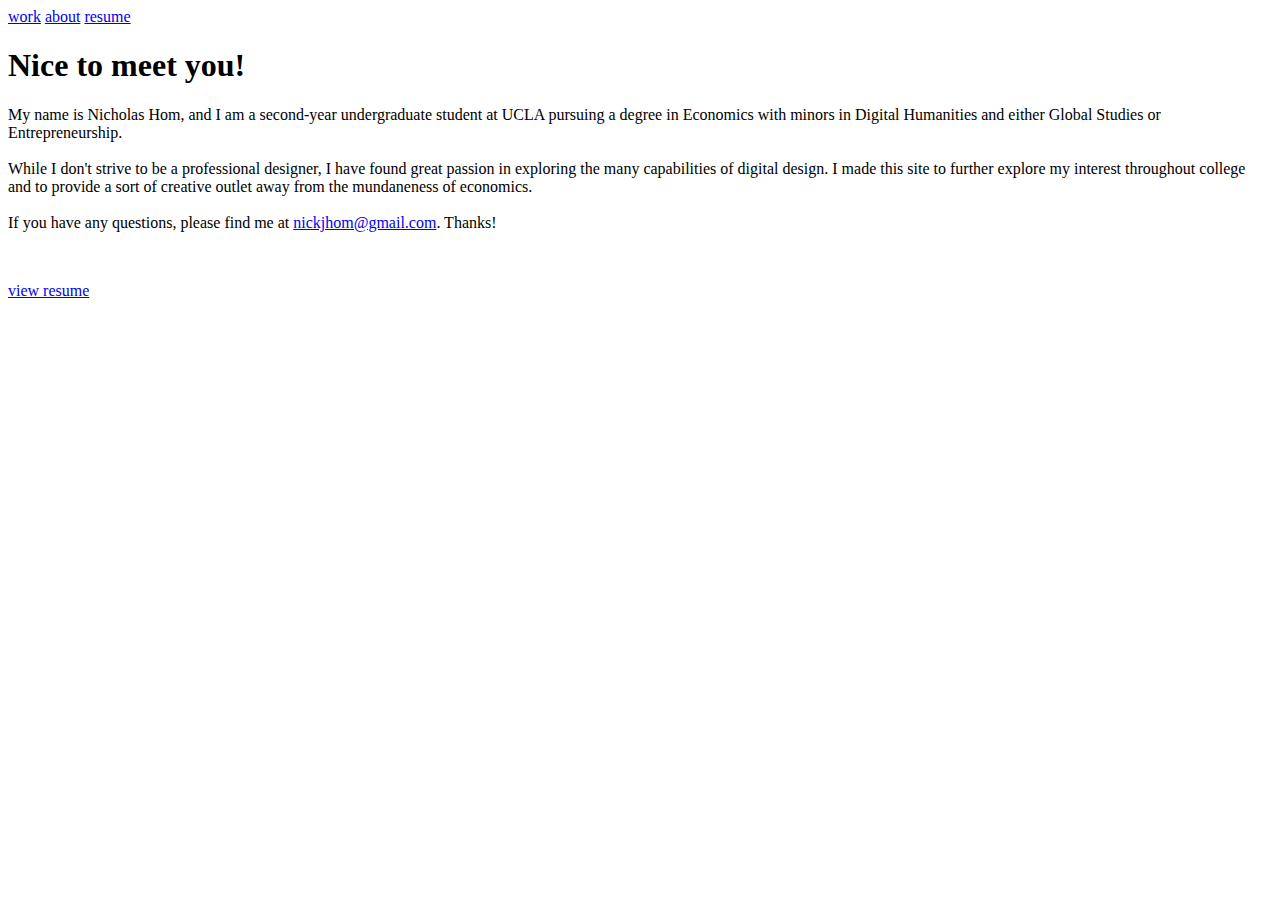
==== about.html @ 771522c8 "Update about.html" ====
<html lang="en">
<head>
  <meta charset="utf-8">
  <title>the creative outlet</title>
  <meta name="description" content="the creative outlet">
  <meta name="author" content="Nicholas Hom">
  <meta name="viewport" content="width=device-width, initial-scale=1">
    <link rel="shortcut icon" href="img/favicon.ico">
  <link href="css/about.css" type='text/css' rel="stylesheet">
  <link href="https://fonts.googleapis.com/css?family=Open+Sans:300,400,600&display=swap" rel="stylesheet">
  <link href="https://fonts.googleapis.com/css?family=Ubuntu+Mono:400,700&display=swap" rel="stylesheet">

</head>

<body>
  <div class="navbar">
    <div class="nav_container">
      <a href="index.html">work</a>
      <a href="about.html">about</a>
      <a href="Resume.pdf">resume</a>
    </div>
  </div>
  <div class="maincontent">
    <div class="imgbox">
      <img src="img/Nick.jpg" alt="" class="profimg">
    </div>
    <span class="blueline"></span>
    <div class="textcontent">
      <h1>Nice to meet you!</h1>
      <p>My name is Nicholas Hom, and I am a second-year undergraduate student at UCLA pursuing a degree in Economics with minors in Digital Humanities and either Global Studies or Entrepreneurship.<br><br>  While I don't strive to be a professional designer, I have found great passion in exploring the many capabilities of digital design. I made this site to further explore my interest throughout college and to provide a sort of creative outlet away from the mundaneness of economics.<br><br>  If you have any questions, please find me at <a href="mailto:nickjhom@gmail.com">nickjhom@gmail.com</a>. Thanks!</p>
      <br>
      <div class="linkbox">
        <a href="Resume.pdf"><p>view resume</p></a>
      </div>
    </div>
  </div>

</body>
</html>
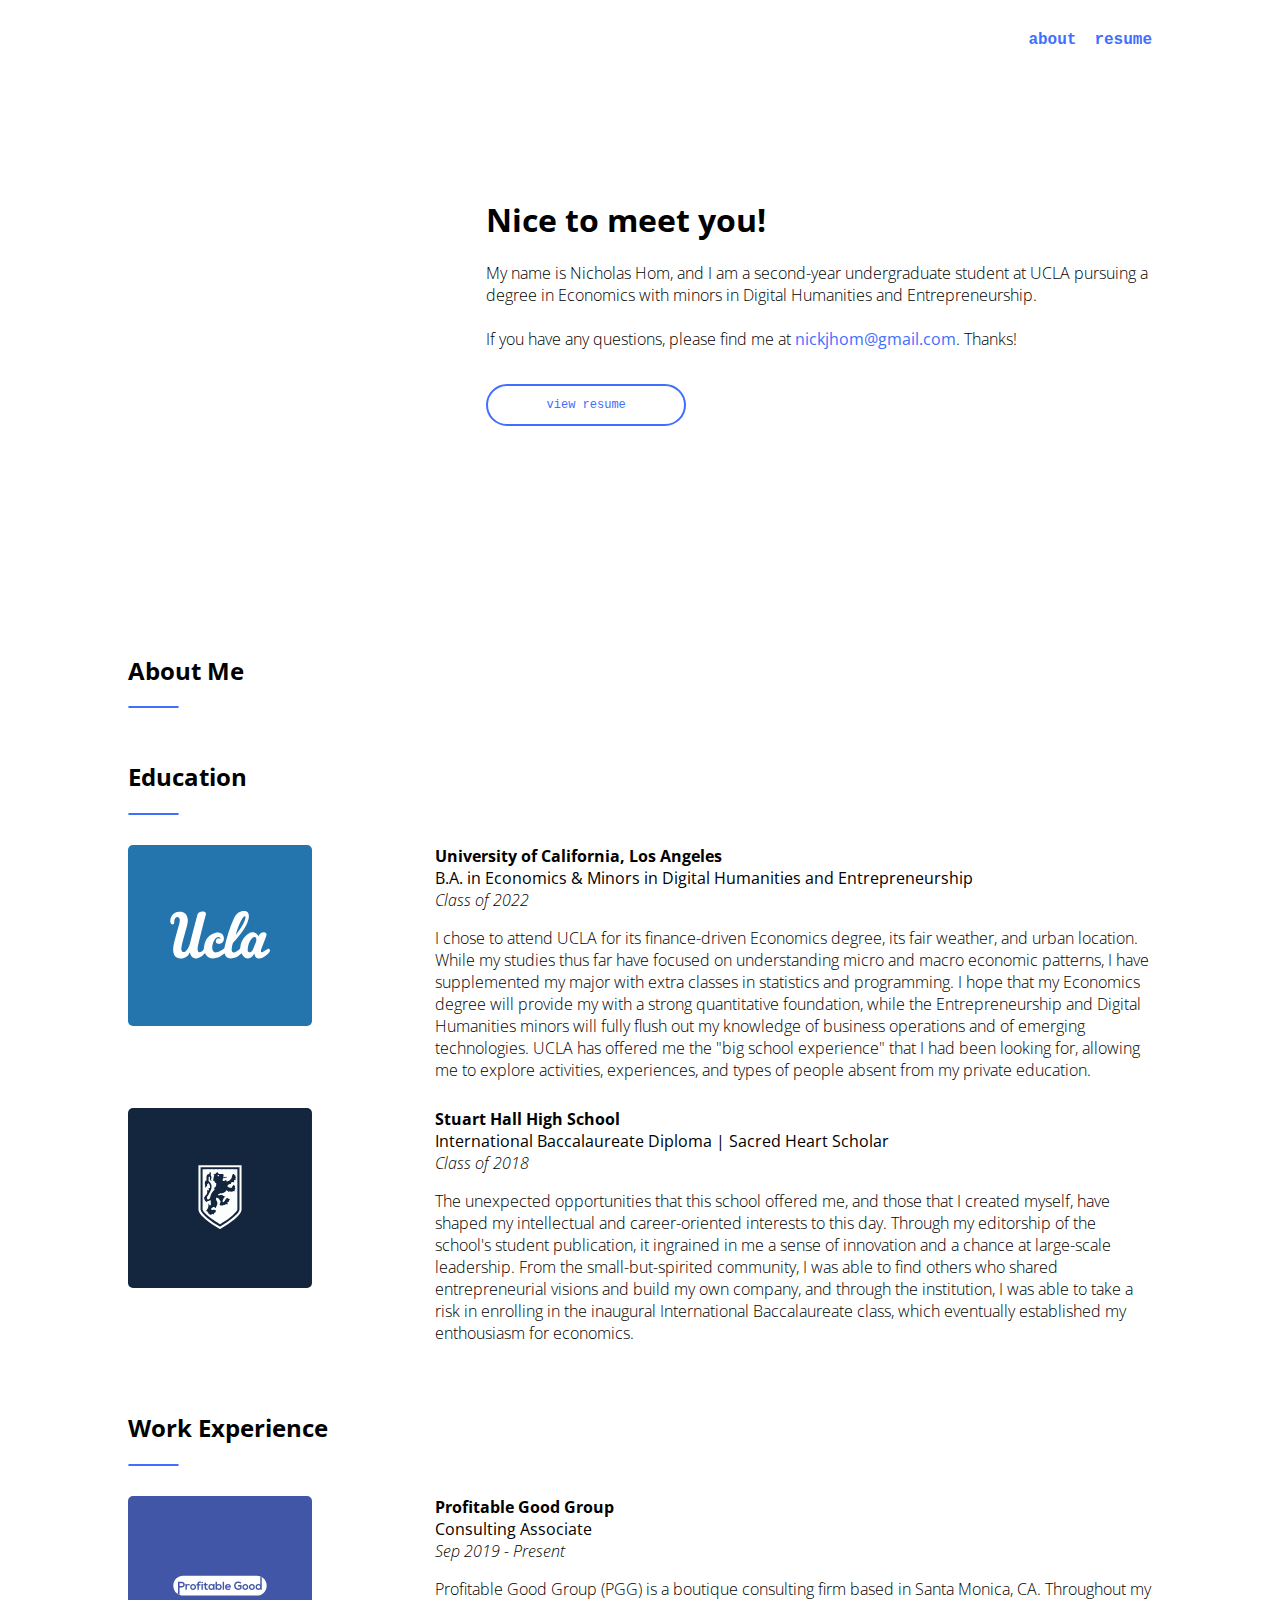
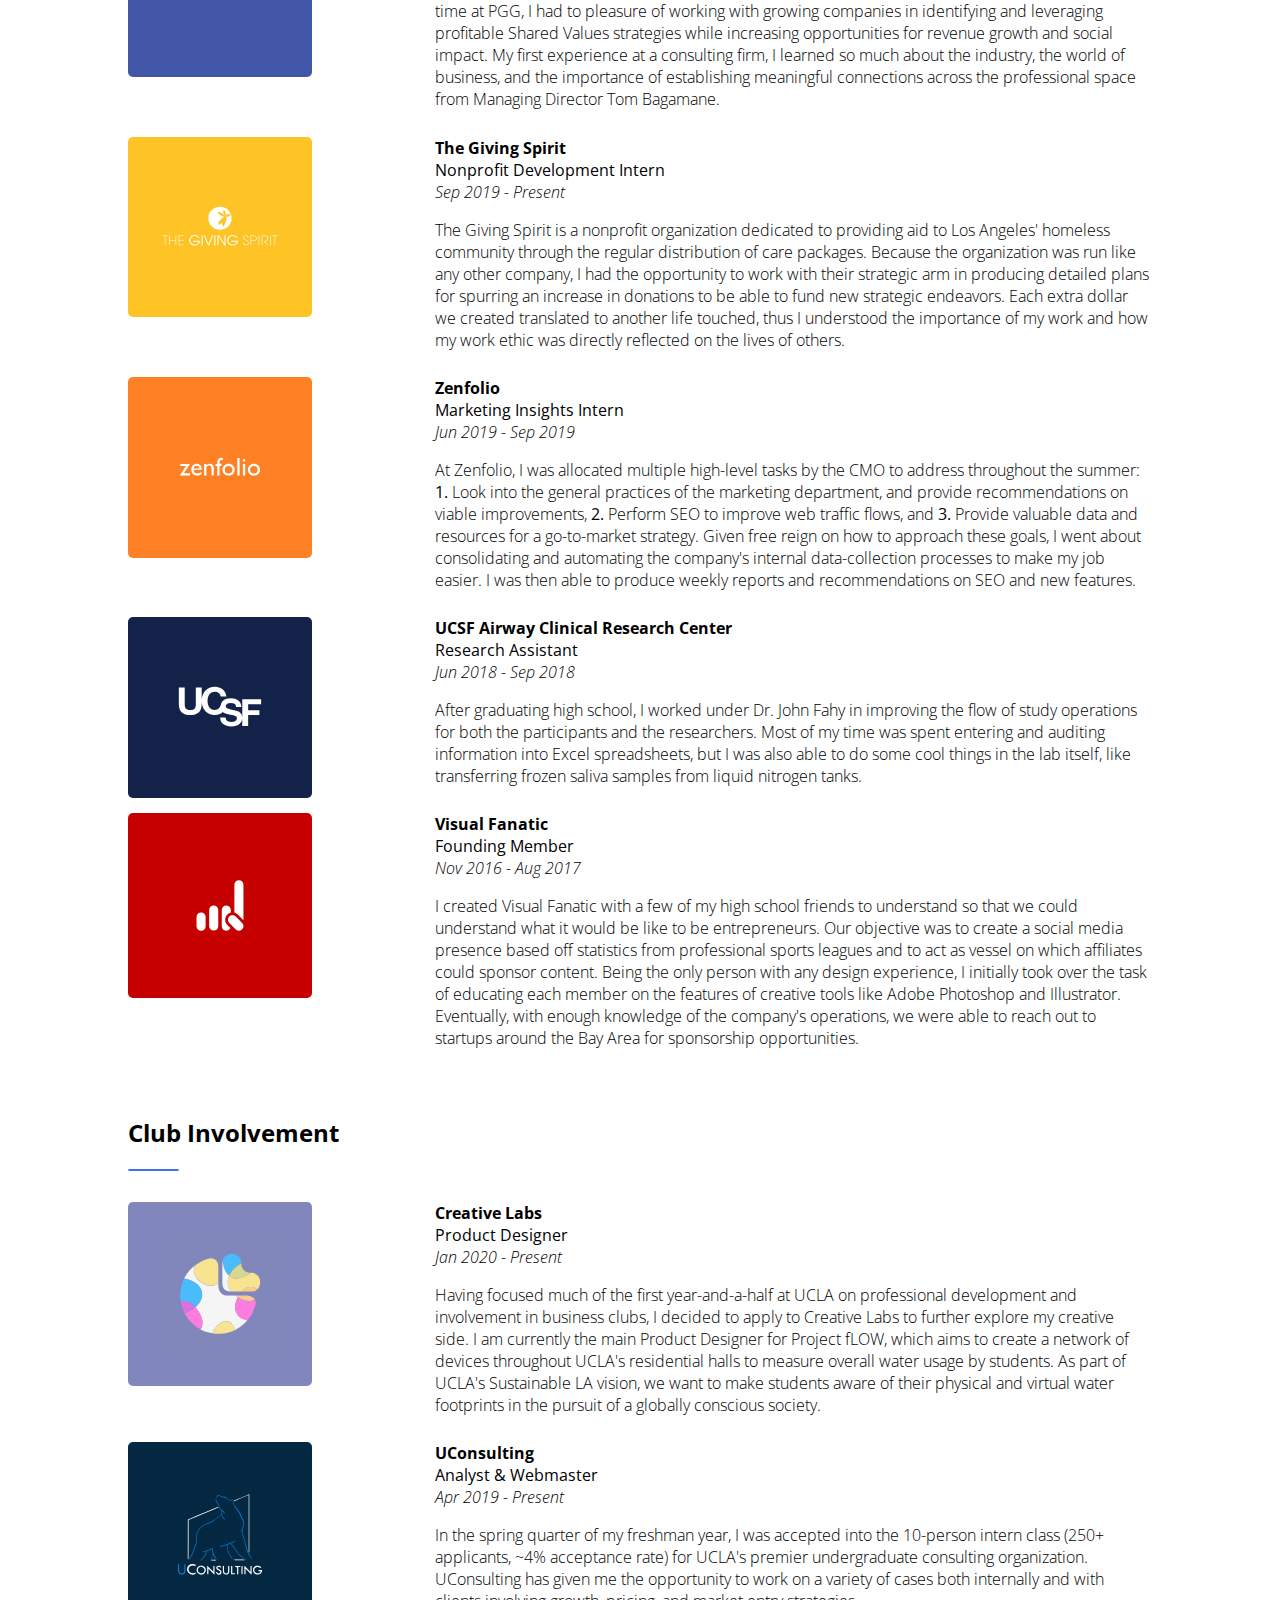
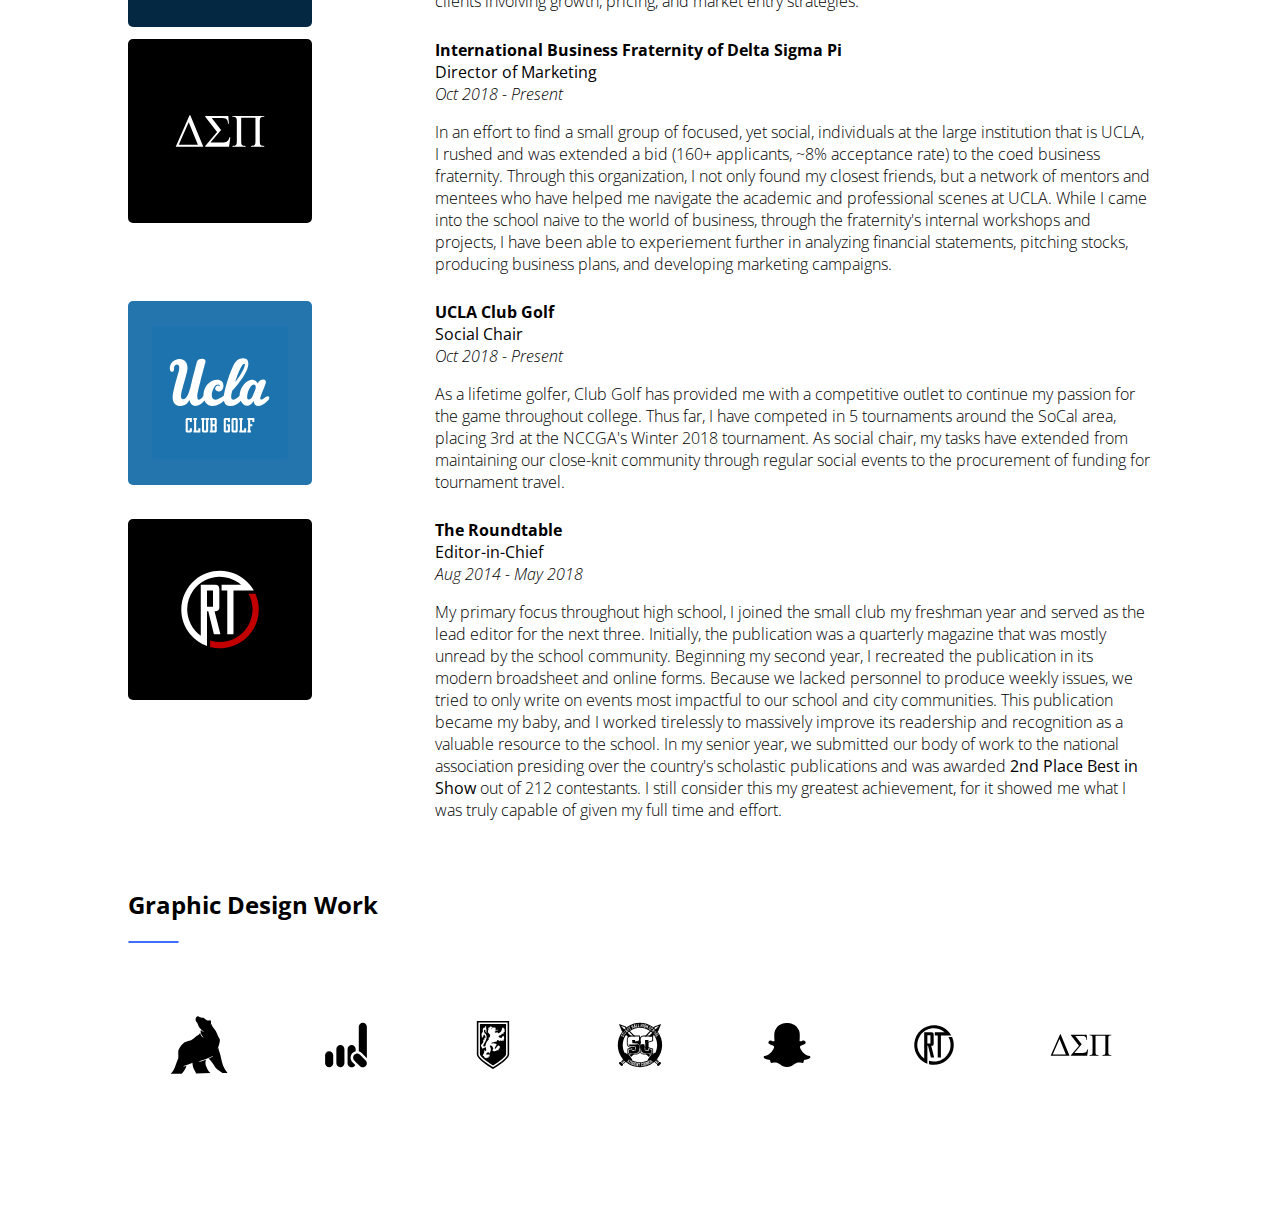
==== commit 59e58d26: "Updates" ====
--- a/about.html
+++ b/about.html
@@ -15,7 +15,6 @@
 <body>
   <div class="navbar">
     <div class="nav_container">
-      <a href="index.html">work</a>
       <a href="about.html">about</a>
       <a href="Resume.pdf">resume</a>
     </div>
@@ -27,13 +26,256 @@
     <span class="blueline"></span>
     <div class="textcontent">
       <h1>Nice to meet you!</h1>
-      <p>My name is Nicholas Hom, and I am a second-year undergraduate student at UCLA pursuing a degree in Economics with minors in Digital Humanities and either Global Studies or Entrepreneurship.<br><br>  While I don't strive to be a professional designer, I have found great passion in exploring the many capabilities of digital design. I made this site to further explore my interest throughout college and to provide a sort of creative outlet away from the mundaneness of economics.<br><br>  If you have any questions, please find me at <a href="mailto:nickjhom@gmail.com">nickjhom@gmail.com</a>. Thanks!</p>
+      <p>My name is Nicholas Hom, and I am a second-year undergraduate student at UCLA pursuing a degree in Economics with minors in Digital Humanities and Entrepreneurship.<br><br>If you have any questions, please find me at <a href="mailto:nickjhom@gmail.com">nickjhom@gmail.com</a>. Thanks!</p>
       <br>
       <div class="linkbox">
         <a href="Resume.pdf"><p>view resume</p></a>
       </div>
     </div>
   </div>
-
+  <div class="sectionhead">
+    <h2>About Me</h2>
+    <hr>
+  </div>
+  <div class="sectionhead">
+    <h2>Education</h2>
+    <hr>
+  </div>
+  <div class="container">
+    <div class="tablerow">
+      <div class="leftbox" id="ucla">
+        <img src="img/ucla.svg" alt="">
+      </div>
+      <div class="rightbox">
+        <h3>University of California, Los Angeles<div class="title">B.A. in Economics & Minors in Digital Humanities and Entrepreneurship</div><div class="date">Class of 2022</div></h3>
+
+        <p>I chose to attend UCLA for its finance-driven Economics degree, its fair weather, and urban location. While my studies thus far have focused on understanding micro and macro economic patterns, I have supplemented my major with extra classes in statistics and programming. I hope that my Economics degree will provide my with a strong quantitative foundation, while the Entrepreneurship and Digital Humanities minors will fully flush out my knowledge of business operations and of emerging technologies. UCLA has offered me the "big school experience" that I had been looking for, allowing me to explore activities, experiences, and types of people absent from my private education.</p>
+      </div>
+    </div>
+    <div class="tablerow">
+      <div class="leftbox">
+        <img src="img/shhsbanner.svg" alt="">
+      </div>
+      <div class="rightbox">
+        <h3>Stuart Hall High School<div class="title">International Baccalaureate Diploma  |  Sacred Heart Scholar</div><div class="date">Class of 2018</div></h3>
+        <p>The unexpected opportunities that this school offered me, and those that I created myself, have shaped my intellectual and career-oriented interests to this day. Through my editorship of the school's student publication, it ingrained in me a sense of innovation and a chance at large-scale leadership. From the small-but-spirited community, I was able to find others who shared entrepreneurial visions and build my own company, and through the institution, I was able to take a risk in enrolling in the inaugural International Baccalaureate class, which eventually established my enthousiasm for economics.</p>
+      </div>
+    </div>
+  </div>
+  <div class="sectionhead">
+    <h2>Work Experience</h2>
+    <hr>
+  </div>
+    <div class="container">
+      <div class="tablerow">
+        <div class="leftbox">
+        <img src="img/pgg.svg" alt="">
+        </div>
+        <div class="rightbox">
+          <h3>Profitable Good Group<div class="title">Consulting Associate</div><div class="date">Sep 2019 - Present</div></h3>
+          <p>Profitable Good Group (PGG) is a boutique consulting firm based in Santa Monica, CA. Throughout my time at PGG, I had to pleasure of working with growing companies in identifying and leveraging profitable Shared Values strategies while increasing opportunities for revenue growth and social impact. My first experience at a consulting firm, I learned so much about the industry, the world of business, and the importance of establishing meaningful connections across the professional space from Managing Director Tom Bagamane.</p>
+        </div>
+      </div>
+      <div class="tablerow">
+        <div class="leftbox">
+          <img src="img/tgs.svg" alt="">
+        </div>
+        <div class="rightbox">
+          <h3>The Giving Spirit<div class="title">Nonprofit Development Intern</div><div class="date">Sep 2019 - Present</div></h3>
+          <p>The Giving Spirit is a nonprofit organization dedicated to providing aid to Los Angeles' homeless community through the regular distribution of care packages. Because the organization was run like any other company, I had the opportunity to work with their strategic arm in producing detailed plans for spurring an increase in donations to be able to fund new strategic endeavors. Each extra dollar we created translated to another life touched, thus I understood the importance of my work and how my work ethic was directly reflected on the lives of others. </p>
+        </div>
+      </div>
+      <div class="tablerow">
+        <div class="leftbox">
+          <img src="img/zf.svg" alt="">
+        </div>
+        <div class="rightbox">
+          <h3>Zenfolio<div class="title">Marketing Insights Intern</div><div class="date">Jun 2019 - Sep 2019</div></h3>
+          <p>At Zenfolio, I was allocated multiple high-level tasks by the CMO to address throughout the summer: <b>1.</b> Look into the general practices of the marketing department, and provide recommendations on viable improvements, <b>2. </b> Perform SEO to improve web traffic flows, and <b>3. </b>Provide valuable data and resources for a go-to-market strategy. Given free reign on how to approach these goals, I went about consolidating and automating the company's internal data-collection processes to make my job easier. I was then able to produce weekly reports and recommendations on SEO and new features.</p>
+        </div>
+      </div>
+      <div class="tablerow">
+        <div class="leftbox">
+          <img src="img/ucsf.svg" alt="">
+        </div>
+        <div class="rightbox">
+          <h3>UCSF Airway Clinical Research Center<div class="title">Research Assistant</div><div class="date">Jun 2018 - Sep 2018</div></h3>
+          <p>After graduating high school, I worked under Dr. John Fahy in improving the flow of study operations for both the participants and the researchers. Most of my time was spent entering and auditing information into Excel spreadsheets, but I was also able to do some cool things in the lab itself, like transferring frozen saliva samples from liquid nitrogen tanks.</p>
+        </div>
+      </div>
+      <div class="tablerow">
+        <div class="leftbox">
+          <img src="img/vfbanner.svg" alt="">
+        </div>
+        <div class="rightbox">
+          <h3>Visual Fanatic<div class="title">Founding Member</div><div class="date">Nov 2016 - Aug 2017</div></h3>
+          <p>I created Visual Fanatic with a few of my high school friends to understand so that we could understand what it would be like to be entrepreneurs. Our objective was to create a social media presence based off statistics from professional sports leagues and to act as vessel on which affiliates could sponsor content. Being the only person with any design experience, I initially took over the task of educating each member on the features of creative tools like Adobe Photoshop and Illustrator. Eventually, with enough knowledge of the company's operations, we were able to reach out to startups around the Bay Area for sponsorship opportunities.</p>
+        </div>
+      </div>
+    </div>
+  <div class="sectionhead">
+    <h2>Club Involvement</h2>
+    <hr>
+  </div>
+  <div class="container">
+    <div class="tablerow">
+      <div class="leftbox">
+          <img src="img/cl.svg" alt="">
+      </div>
+      <div class="rightbox">
+          <h3>Creative Labs<div class="title">Product Designer</div><div class="date">Jan 2020 - Present</div></h3>
+        <p>Having focused much of the first year-and-a-half at UCLA on professional development and involvement in business clubs, I decided to apply to Creative Labs to further explore my creative side. I am currently the main Product Designer for Project fLOW, which aims to create a network of devices throughout UCLA's residential halls to measure overall water usage by students. As part of UCLA's Sustainable LA vision, we want to make students aware of their physical and virtual water footprints in the pursuit of a globally conscious society.</p>
+      </div>
+    </div>
+    <div class="tablerow">
+      <div class="leftbox">
+          <img src="img/ucbanner.svg" alt="">
+      </div>
+      <div class="rightbox">
+          <h3>UConsulting<div class="title">Analyst & Webmaster</div><div class="date">Apr 2019 - Present</div></h3>
+        <p>In the spring quarter of my freshman year, I was accepted into the 10-person intern class (250+ applicants, ~4% acceptance rate) for UCLA's premier undergraduate consulting organization. UConsulting has given me the opportunity to work on a variety of cases both internally and with clients involving growth, pricing, and market entry strategies.</p>
+      </div>
+    </div>
+    <div class="tablerow">
+      <div class="leftbox">
+          <img src="img/dspbanner.svg" alt="">
+      </div>
+      <div class="rightbox">
+          <h3>International Business Fraternity of Delta Sigma Pi<div class="title">Director of Marketing</div><div class="date">Oct 2018 - Present</div></h3>
+        <p>In an effort to find a small group of focused, yet social, individuals at the large institution that is UCLA, I rushed and was extended a bid (160+ applicants, ~8% acceptance rate) to the coed business fraternity. Through this organization, I not only found my closest friends, but a network of mentors and mentees who have helped me navigate the academic and professional scenes at UCLA. While I came into the school naive to the world of business, through the fraternity's internal workshops and projects, I have been able to experiement further in analyzing financial statements, pitching stocks, producing business plans, and developing marketing campaigns.</p>
+      </div>
+    </div>
+    <div class="tablerow">
+      <div class="leftbox">
+          <img src="img/cg.svg" alt="">
+      </div>
+      <div class="rightbox">
+          <h3>UCLA Club Golf<div class="title">Social Chair</div><div class="date">Oct 2018 - Present</div></h3>
+        <p>As a lifetime golfer, Club Golf has provided me with a competitive outlet to continue my passion for the game throughout college. Thus far, I have competed in 5 tournaments around the SoCal area, placing 3rd at the NCCGA's Winter 2018 tournament. As social chair, my tasks have extended from maintaining our close-knit community through regular social events to the procurement of funding for tournament travel.</p>
+      </div>
+    </div>
+    <div class="tablerow">
+      <div class="leftbox">
+          <img src="img/rtbanner.svg" alt="">
+      </div>
+      <div class="rightbox">
+          <h3>The Roundtable<div class="title">Editor-in-Chief</div><div class="date">Aug 2014 - May 2018</div></h3>
+        <p>My primary focus throughout high school, I joined the small club my freshman year and served as the lead editor for the next three. Initially, the publication was a quarterly magazine that was mostly unread by the school community. Beginning my second year, I recreated the publication in its modern broadsheet and online forms. Because we lacked personnel to produce weekly issues, we tried to only write on events most impactful to our school and city communities. This publication became my baby, and I worked tirelessly to massively improve its readership and recognition as a valuable resource to the school. In my senior year, we submitted our body of work to the national association presiding over the country's scholastic publications and was awarded <b>2nd Place Best in Show</b> out of 212 contestants. I still consider this my greatest achievement, for it showed me what I was truly capable of given my full time and effort.</p>
+      </div>
+    </div>
+<!--  <div class="tablerow">
+      <div class="leftbox">
+          <img src="img/stucobanner.svg" alt="">
+      </div>
+      <div class="rightbox">
+          <h3>SHHS Student Council<div class="title">Director of Finance</div><div class="date">Aug 2014 - May 2018</div></h3>
+        <p>I chose to attend </p>
+      </div>
+    </div> -->
+  </div>
+  <div class="sectionhead">
+    <h2>Graphic Design Work</h2>
+    <hr>
+  </div>
+  <div class="tiles container">
+    <div class="tilecard" >
+      <div class="content">
+        <img src="img/uc.svg" alt="" class="tileimg">
+        <div class="infocard">
+          <div class="project">
+            UConsulting
+
+          </div>
+          <div class="linkbox">
+            <a href="https://uconsulting.club"><p>Go to site</p></a>
+          </div>
+        </div>
+      </div>
+    </div>
+    <div class="tilecard">
+      <div class="content">
+        <img src="img/vf.svg" alt="" class="tileimg">
+        <div class="infocard">
+          <div class="project">
+            Visual Fanatic
+
+          </div>
+          <div class="linkbox">
+            <a href="https://www.instagram.com/visual_fanatic/"><p>Go to Project</p></a>
+          </div>
+        </div>
+      </div>
+    </div>
+    <div class="tilecard" style="background-color: #fff">
+      <div class="content">
+        <img src="img/shhs.svg" alt="" class="tileimg">
+        <div class="infocard">
+          <div class="project">
+            Stuart Hall HS
+
+          </div>
+          <div class="linkbox">
+            <a href="ArtPortfolio.pdf"><p>Go to Project</p></a>
+          </div>
+        </div>
+      </div>
+    </div>
+    <div class="tilecard">
+      <div class="content">
+        <img src="img/stuco.svg" alt="" class="tileimg">
+        <div class="infocard">
+          <div class="project">
+            Student Council
+
+          </div>
+          <div class="linkbox">
+            <a href="shhs.pdf"><p>Go to Project</p></a>
+          </div>
+        </div>
+      </div>
+    </div>
+    <div class="tilecard">
+      <div class="content">
+        <img src="img/sc.svg" alt="" class="tileimg">
+        <div class="infocard">
+          <div class="project">
+            Snapchat
+
+          </div>
+          <div class="linkbox">
+            <a href="geos.pdf"><p>Go to Project</p></a>
+          </div>
+        </div>
+      </div>
+    </div>
+    <div class="tilecard">
+      <div class="content">
+        <img src="img/rt.svg" alt="" class="tileimg">
+        <div class="infocard">
+          <div class="project">
+            The Roundtable
+
+          </div>
+          <div class="linkbox">
+            <a href="https://issuu.com/shhs_roundtable"><p>Go to Project</p></a>
+          </div>
+        </div>
+      </div>
+    </div>
+    <div class="tilecard">
+      <div class="content">
+        <img src="img/dsp.svg" alt="" class="tileimg">
+        <div class="infocard">
+          <div class="project">
+            UCLA Delta Sigma Pi
+
+          </div>
+          <div class="linkbox">
+            <a href="dspflyers.pdf"><p>Go to Project</p></a>
+          </div>
+        </div>
+      </div>
+    </div>
+    </div>
 </body>
 </html>
--- a/css/about.css
+++ b/css/about.css
@@ -0,0 +1,418 @@
+* {
+  -webkit-box-sizing: border-box;
+  box-sizing: border-box;
+}
+
+body {
+  margin: 0 10vw;
+  padding: 0;
+}
+
+.navbar {
+  height: 80px;
+  width: 100%;
+  background-color: #fff;
+  top: 0;
+  left: 0;
+  position: fixed;
+  z-index: 1;
+}
+
+.nav_container {
+  position: absolute;
+  text-align: center;
+  width: 100%;
+  height: 80px;
+  margin: 30px 0;
+}
+
+.nav_container a {
+  font-family: 'Ubuntu Mono', monospace;
+  color: #406eff;
+  font-weight: 600;
+  text-decoration: none;
+  text-align: center;
+  margin-left: 14px;
+  transition-duration: .5s;
+}
+
+html {
+  scroll-behavior: smooth;
+}
+
+@media screen and (min-width: 480px) {
+  .nav_container {
+    text-align: right;
+    padding: 0 10%;
+  }
+}
+
+.nav_container a:hover {
+  color: #244189;
+}
+
+.maincontent{
+  top: 100px;
+  width: 100%;
+  align-items: center;
+}
+
+.imgbox {
+  width: 100%;
+  object-fit: contain;
+}
+.profimg {
+  max-width: 100%;
+  box-shadow: 0 0 15px -4px;
+}
+
+.blueline {
+  margin-top: 10%;
+  border-bottom: 500px solid #406eff;
+}
+
+h1, p {
+  font-family: 'Open Sans', sans-serif;
+  text-align: center;
+}
+
+.linkbox {
+  text-align: center;
+  background-color: #fff;
+  border-radius: 50px;
+  border: 3px solid #406eff;
+  color: #406eff;
+  margin-bottom: 10%;
+  font-weight: 600;
+  width: 60%;
+  margin: 0 auto 10% auto;
+  transition: all .2s ease-in-out;
+}
+
+.linkbox p {
+  font-family: 'Ubuntu Mono', monospace;
+}
+
+.linkbox a {
+  text-decoration: none;
+  color: #406eff;
+  transition: all .2s ease-in-out;
+  display: inline-block;
+  width: 100%;
+  border-radius: 50px;
+}
+
+.textcontent a {
+  color: #406eff;
+  font-weight: 400;
+  text-decoration: none;
+}
+
+.linkbox:hover {
+  background-color: #406eff;
+}
+
+.linkbox:hover a {
+  color: #fff;
+}
+
+
+@media only screen and (min-width: 768px) {
+  .maincontent {
+    top: 0;
+    display: flex;
+  }
+  .imgbox {
+    max-width: 30%;
+    height: auto;
+    display: inline-block;
+    margin-right: 5%;
+  }
+
+  .text-content {
+    display: flex;
+    position: absolute;
+    top: 50%;
+    transform: translate(0, -  50%);
+    align-items: left;
+  }
+  .textcontent p {
+    font-weight: 300;
+    text-align: left;
+  }
+  .textcontent h1 {
+    text-align: left;
+  }
+  .linkbox {
+    border-width: 2px;
+    margin: initial;
+    width: 30%;
+  }
+  .linkbox p {
+    text-align: center;
+  }
+}
+
+
+/* Tiles */
+
+h1, h2, p {
+  font-family: 'Open Sans', sans-serif;
+  text-align: center;
+}
+
+.tiles {
+  display: grid;
+  position: relative;
+  grid-template-columns: repeat(auto-fill, minmax(29%, 1fr));
+  grid-gap: 5px;
+  margin-bottom: 10vh;
+}
+
+.tilecard {
+  flex-grow: 1;
+  justify-content: space-between;
+  position: relative;
+  /*Img styles*/
+  display: flex;
+  justify-content: center;
+  align-items: center;
+  overflow: hidden;
+  transition: all .2s ease-in-out;
+}
+
+.tilecard::before {
+  content: '';
+  display: block;
+  padding-top: 100%;
+}
+
+.tilecard .content {
+  position: absolute;
+  height: 100%;
+  width: 100%;
+}
+
+.tilecard img {
+  margin: 0 auto;
+}
+
+.content {
+  display: flex;
+  align-items: center;
+  padding: 7%;
+}
+
+.content h2 {
+  text-align: left;
+  color: #fff;
+  line-height: 1.1em;
+  font-weight: 600;
+}
+.tilecard img {
+  flex-shrink: 0;
+  min-height: 100%;
+  max-width: 100%;
+}
+.tilecard:hover {
+  background-color: #fff;
+}
+
+.infocard {
+  opacity: 0;
+  position: absolute;
+  height: 100%;
+  padding: 5%;
+  width: 100%;
+  top: 0;
+  left: 0;
+  transition: all .2s ease-in-out;
+  text-align: center;
+  font-family: 'Open Sans', sans-serif;
+  font-weight: 300;
+  display: flex;
+  flex-direction: column;
+  justify-content: space-between;
+  background-color: #fff;
+}
+
+.long .infocard {
+  padding: 5%;
+}
+
+.big_square .infocard {
+  padding: 5%;
+}
+
+.project {
+  font-weight: 600;
+  font-size: 1em;
+}
+
+.tiles .linkbox {
+  text-align: center;
+  background-color: #fff;
+  border-radius: 50px;
+  border: 2px solid #406eff;
+  color: #406eff;
+  margin-bottom: 10%;
+  font-weight: 600;
+  width: 60%;
+  margin: 0 auto 10% auto;
+  transition: all .2s ease-in-out;
+}
+
+.linkbox p {
+  font-family: 'Ubuntu Mono', monospace;
+  font-size: .75em;
+  transition: all .2s ease-in-out;
+}
+
+.linkbox a {
+  text-decoration: none;
+  color: #406eff;
+  transition: all .2s ease-in-out;
+  display: inline-block;
+  width: 100%;
+  border-radius: 50px;
+}
+
+.info {
+  font-weight: 300;
+  font-size: .75em;
+}
+
+.tiles {
+  grid-template-columns: repeat(auto-fill, minmax(49%, 1fr));
+}
+#centercard {
+  grid-column: 1 / span 3;
+}
+
+hr {
+  border: 1px solid #406eff;
+  border-radius: 10px;
+  margin-left: 0;
+  width: 5%;
+}
+.wordcard {
+  background-color: #406eff;
+  font-size: .75em;
+}
+.wordcard:hover {
+  background-color: #406eff;
+}
+
+.tiles .linkbox:hover {
+  background-color: #406eff;
+}
+.tiles .linkbox:hover p {
+  color: #fff;
+}
+
+@media only screen and (min-width: 768px) {
+  .tiles {
+    grid-template-columns: repeat(auto-fill, minmax(29%, 1fr));
+  }
+  #centercard {
+    grid-column: 1 / span 3;
+  }
+  .wordcard {
+    font-size: 1em;
+  }
+}
+
+@media only screen and (min-width: 992px) {
+  .tiles {
+    grid-template-columns: repeat(7, 1fr);
+  }
+  #centercard {
+    grid-column: 1 / span 5;
+  }
+  .long {
+    grid-column: span 2;
+  }
+  .long::before {
+    padding-top: 50%;
+  }
+  .big_square {
+    grid-column: span 2;
+    grid-row: span 2;
+  }
+  .big_square::before {
+    padding-top: 50%;
+  }
+  .tall {
+    grid-row: span 2;
+  }
+  .wordcard {
+    font-size: 1em;
+  }
+  .tiles .linkbox {
+    border-width: 2px;
+    margin: initial;
+    width: 100%;
+  }
+  .tiles .linkbox p {
+    text-align: center;
+  }
+}
+
+.tilecard:hover .infocard {
+  opacity: 1;
+}
+
+h2 {
+  text-align: left;
+}
+
+/* Experience section */
+
+h3 {
+  font-family: 'Open Sans', sans-serif;
+  margin-bottom: 5px;
+  font-size: 1em;
+  margin-top: 0;
+}
+
+.leftbox p {
+  text-align: left;
+  font-size: 1em;
+  margin: 0;
+}
+
+.sectionhead {
+  margin-top: 5%;
+}
+
+.tablerow {
+  display: flex;
+    margin-top: 1%;
+}
+
+.tablerow p {
+  text-align: left;
+  font-weight: 300;
+}
+
+.title {
+  font-weight: 400;
+  margin-top: 0px;
+}
+
+.leftbox {
+  min-width: 30%;
+  padding: 0 12% 0 0;
+}
+.date {
+  font-weight: 300;
+  font-style: italic;
+}
+
+.leftbox img {
+  border-radius: 5px;
+}
+
+.container {
+  margin-top: 3%;
+}
